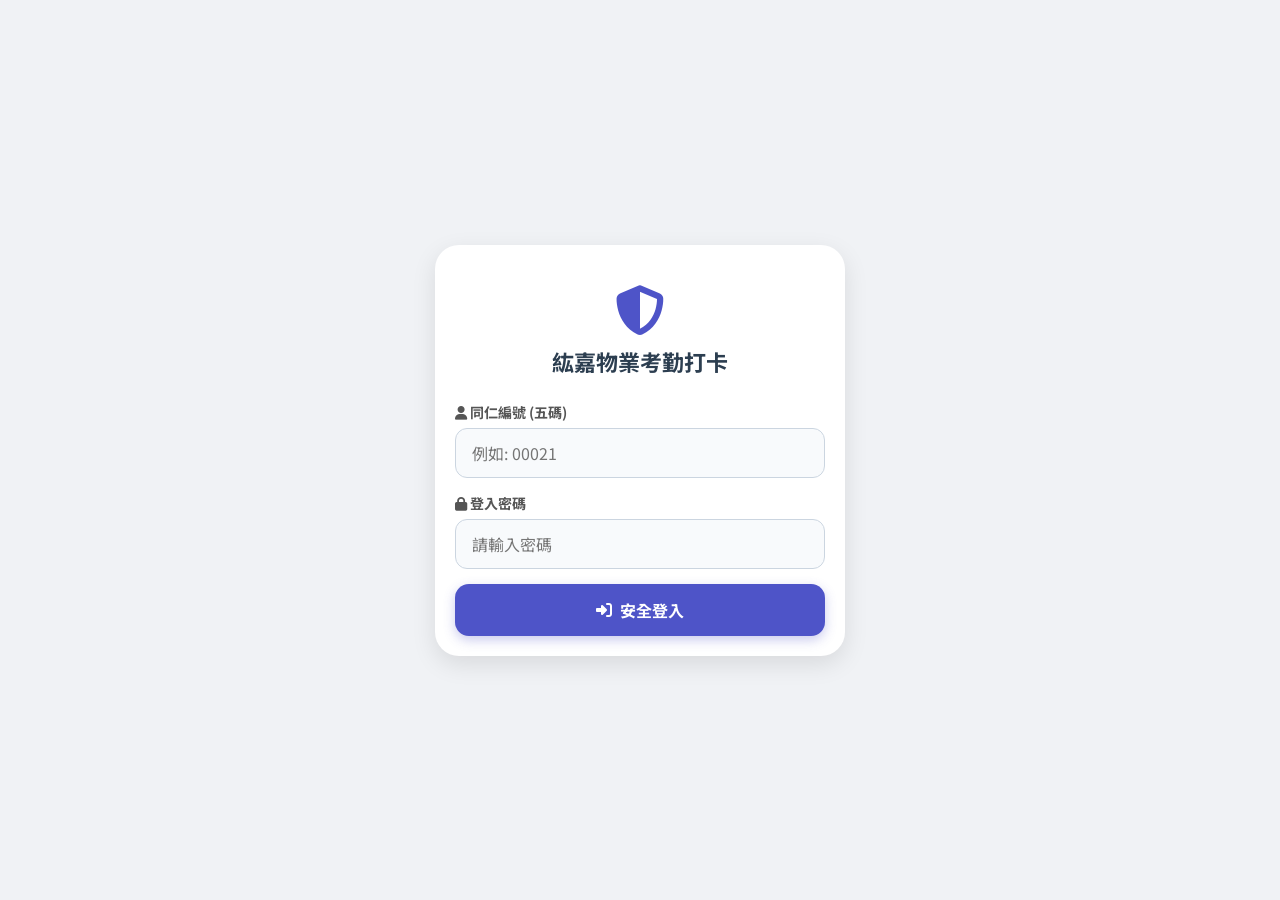
==== index.html @ 05971c5f "Update index.html" ====
<!DOCTYPE html>
<html lang="zh-TW">
<head>
  <meta charset="UTF-8">
  <meta name="viewport" content="width=device-width, initial-scale=1.0, maximum-scale=1.0, user-scalable=no">
  <title>紘嘉物業考勤打卡系統</title>
  
  <script>
    const manifest = {
      "name": "紘嘉物業智慧打卡系統",
      "short_name": "紘嘉打卡",
      "start_url": window.location.href,
      "display": "standalone",
      "background_color": "#4e54c8",
      "theme_color": "#4e54c8",
      "orientation": "portrait",
      "icons": [{ "src": "https://i.meee.com.tw/Q0RaFOE.png", "sizes": "192x192", "type": "image/png" }]
    };
    const blob = new Blob([JSON.stringify(manifest)], {type: 'application/json'});
    const link = document.createElement('link'); link.rel = 'manifest'; link.href = URL.createObjectURL(blob);
    document.head.appendChild(link);
  </script>

  <link href="https://fonts.googleapis.com/css2?family=Noto+Sans+TC:wght@400;500;700&display=swap" rel="stylesheet">
  <link rel="stylesheet" href="https://cdnjs.cloudflare.com/ajax/libs/font-awesome/6.4.0/css/all.min.css">
  
  <script>
    // =========================================================================
    // 🌟【耀毅同仁端控制中心】請在此填入最新部署的 GAS 網址：
    // =========================================================================
    const BASE_GAS_URL = "https://script.google.com/macros/s/XXXXXXXX/exec";
  </script>
  
  <style>
    * { box-sizing: border-box; font-family: 'Noto Sans TC', sans-serif; margin: 0; padding: 0; -webkit-tap-highlight-color: transparent; }
    body { background: #f0f2f5; display: flex; justify-content: center; align-items: center; min-height: 100vh; padding: 15px; color: #333; }
    
    .phone-container { width: 100%; max-width: 410px; background: white; border-radius: 24px; box-shadow: 0 8px 24px rgba(0,0,0,0.1); padding: 20px; display: flex; flex-direction: column; gap: 15px; position: relative; overflow: hidden; }
    .page { display: none; width: 100%; flex-direction: column; gap: 15px; }
    .page.active { display: flex; }
    .logo-area { text-align: center; margin: 20px 0 10px 0; }
    .logo-area i { font-size: 50px; color: #4e54c8; }
    .logo-area h2 { font-size: 22px; margin-top: 10px; color: #2c3e50; }
    .form-group { display: flex; flex-direction: column; gap: 6px; }
    .form-group label { font-size: 14px; font-weight: bold; color: #555; }
    .form-control { width: 100%; padding: 12px 16px; border: 1px solid #cbd5e0; border-radius: 12px; font-size: 16px; outline: none; background: #f8fafc; transition: all 0.3s; }
    .form-control:focus { border-color: #4e54c8; box-shadow: 0 0 0 3px rgba(78,84,200,0.1); }
    .btn { width: 100%; padding: 14px; border: none; border-radius: 14px; font-size: 16px; font-weight: bold; cursor: pointer; display: flex; justify-content: center; align-items: center; gap: 8px; transition: all 0.2s; }
    .btn-primary { background: #4e54c8; color: white; box-shadow: 0 4px 12px rgba(78,84,200,0.3); }
    .btn-primary:active { transform: scale(0.98); background: #3b41a8; }
    .btn-success { background: #27ae60; color: white; }
    .btn-danger { background: #e53e3e; color: white; }
    .btn-secondary { background: #edf2f7; color: #4a5568; }
    
    .user-banner { background: linear-gradient(135deg, #f6f8fb 0%, #f1f3f8 100%); border: 1px solid #e2e8f0; padding: 16px; border-radius: 16px; display: flex; justify-content: space-between; align-items: center; }
    .user-info { display: flex; flex-direction: column; gap: 4px; }
    .user-info h3 { font-size: 18px; color: #2d3748; }
    .user-info p { font-size: 13px; color: #718096; display: flex; align-items: center; gap: 4px; flex-wrap: wrap; }
    .logout-btn { padding: 8px 14px; background: #fff5f5; color: #e53e3e; border: 1px solid #fed7d7; border-radius: 10px; font-size: 13px; font-weight: bold; cursor: pointer; flex-shrink: 0; }
    
    .clock-box { background: #1a202c; color: white; padding: 15px; border-radius: 18px; text-align: center; display: flex; flex-direction: column; gap: 3px; box-shadow: inset 0 2px 4px rgba(0,0,0,0.2); }
    .clock-time { font-size: 32px; font-weight: bold; font-family: monospace; color: #00f2fe; }
    .clock-date { font-size: 13px; color: #a0aec0; letter-spacing: 1px; }
    .punch-grid { display: grid; grid-template-columns: 1fr 1fr; gap: 12px; }
    .punch-btn { height: 85px; display: flex; flex-direction: column; justify-content: center; align-items: center; gap: 6px; font-size: 16px; border-radius: 16px; }
    .punch-btn i { font-size: 24px; }
    
    .announcement-box { background: #fffaf0; border: 1px solid #feebc8; border-radius: 14px; padding: 12px; max-height: 110px; overflow-y: auto; font-size: 13px; line-height: 1.5; }
    .ann-item { border-bottom: 1px dashed #fbd38d; padding-bottom: 6px; margin-bottom: 6px; }
    .ann-item:last-child { border-bottom: none; margin-bottom: 0; padding-bottom: 0; }
    
    .nav-tabs { display: grid; grid-template-columns: 1fr 1fr; border-top: 1px solid #e2e8f0; padding-top: 10px; margin-top: 5px; gap: 10px; }
    .tab-btn { padding: 10px; background: none; border: none; font-size: 14px; font-weight: bold; color: #718096; cursor: pointer; display: flex; flex-direction: column; align-items: center; gap: 4px; }
    .tab-btn.active { color: #4e54c8; }
    .loading-mask { position: fixed; top: 0; left: 0; width: 100%; height: 100%; background: rgba(255,255,255,0.85); display: none; flex-direction: column; justify-content: center; align-items: center; z-index: 999; border-radius: 24px; }
    .spinner { width: 40px; height: 40px; border: 4px solid #e2e8f0; border-top-color: #4e54c8; border-radius: 50%; animation: spin 0.8s linear infinite; margin-bottom: 10px; }
    @keyframes spin { to { transform: rotate(360deg); } }
    .record-card { border: 1px solid #e2e8f0; padding: 12px; border-radius: 12px; background: #f8fafc; font-size: 14px; line-height: 1.5; margin-bottom: 8px; }
    .status-badge { display: inline-block; padding: 2px 8px; border-radius: 6px; font-size: 12px; font-weight: bold; float: right; }
    .status-wait { background: #feebc8; color: #b7791f; }
    .status-ok { background: #c6f6d5; color: #22543d; }
    .status-no { background: #fed7d7; color: #9b2c2c; }
  </style>
</head>
<body>

  <div class="phone-container">
    <div class="loading-mask" id="mask"><div class="spinner"></div><p id="maskText" style="color:#4e54c8; font-weight:bold;">安全定位通訊中...</p></div>

    <div class="page active" id="page-login">
      <div class="logo-area"><i class="fa-solid fa-shield-halved"></i><h2>紘嘉物業考勤打卡</h2></div>
      <div class="form-group"><label><i class="fa-solid fa-user"></i> 同仁編號 (五碼)</label><input type="text" id="loginUser" class="form-control" placeholder="例如: 00021"></div>
      <div class="form-group"><label><i class="fa-solid fa-lock"></i> 登入密碼</label><input type="password" id="loginPwd" class="form-control" placeholder="請輸入密碼"></div>
      <button class="btn btn-primary" onclick="submitLogin()"><i class="fa-solid fa-right-to-bracket"></i> 安全登入</button>
    </div>

    <div class="page" id="page-main">
      <div class="user-banner">
        <div class="user-info">
          <h3 id="lblEmpName">同仁</h3>
          <p id="lblIdentity"><i class="fa-solid fa-user-tag"></i> 身分類別 : 讀取中...</p>
          <p id="lblJoinDate"><i class="fa-solid fa-calendar-days"></i> 入職日期 : 讀取中...</p>
        </div>
        <button class="logout-btn" onclick="performLogout()">登出</button>
      </div>

      <div class="form-group">
        <label><i class="fa-solid fa-bullhorn" style="color:#e53e3e;"></i> 公司最新公告事項 :</label>
        <div class="announcement-box" id="lblAnnouncementsContainer">正在同步調閱總部發布事項...</div>
      </div>

      <div class="clock-box">
        <div class="clock-time" id="liveTime">00:00:00</div>
        <div class="clock-date" id="liveDate">2026年01月01日 星期一</div>
      </div>

      <div class="form-group">
        <label><i class="fa-solid fa-map-location-dot"></i> 當前值勤案場選擇 :</label>
        <select id="punchLocationSelect" class="form-control"></select>
      </div>

      <div class="punch-grid">
        <button class="btn btn-success punch-btn" onclick="triggerPunch('clockIn')"><i class="fa-solid fa-circle-check"></i><b>上班打卡</b></button>
        <button class="btn btn-danger punch-btn" onclick="triggerPunch('clockOut')"><i class="fa-solid fa-circle-xmark"></i><b>下班打卡</b></button>
      </div>

      <button class="btn btn-secondary" style="color:#e53e3e; border:1px solid #feb2b2; background:#fff5f5; font-size:14px; padding:10px;" onclick="window.open('https://docs.google.com/forms/d/e/1FAIpQLSe2FLb1sPoM8ajnAR_i4h4gbU3sF6W1mCqAj6EzHe4OXRDo_Q/viewform?usp=header')">
        <i class="fa-solid fa-gavel"></i> <b>員工職場安全危害申訴通道</b>
      </button>

      <div class="nav-tabs">
        <button class="tab-btn active" onclick="switchTab('main')"><i class="fa-solid fa-fingerprint"></i>即時打卡</button>
        <button class="tab-btn" onclick="switchTab('leave')"><i class="fa-solid fa-file-medical"></i>線上請假申提</button>
      </div>
    </div>

    <div class="page" id="page-leave">
      <div class="user-banner">
        <div><h3 id="lblLeaveEmpName">同仁</h3><p style="font-size:12px; color:#4e54c8;"><i class="fa-solid fa-file-pen"></i> 線上請假條填寫</p></div>
        <button class="logout-btn" onclick="performLogout()">登出</button>
      </div>

      <div style="max-height: 440px; overflow-y: auto; padding-right: 2px; display:flex; flex-direction:column; gap:12px;">
        <div class="form-group"><label>請假類別 :</label><select id="leaveType" class="form-control"><option value="事假">事假 (全扣)</option><option value="病假">病假 (半薪)</option><option value="特休">年度特休假</option><option value="公假">公假 (派訓)</option><option value="婚假/喪假">婚假 / 喪假</option></select></div>
        <div class="form-group"><label>請假開始時間 :</label><input type="datetime-local" id="leaveStart" class="form-control"></div>
        <div class="form-group"><label>請假結束時間 :</label><input type="datetime-local" id="leaveEnd" class="form-control"></div>
        <div class="form-group"><label>上傳證明文件 (病假單/訃聞/診斷證明圖片) :</label><input type="file" id="leaveFile" class="form-control" accept="image/*"></div>
        <div class="form-group"><label>請假事由 / 備註說明 :</label><textarea id="leaveReason" class="form-control" rows="3" placeholder="請填寫具體原因..."></textarea></div>
        
        <button class="btn btn-primary" onclick="submitLeaveForm()"><i class="fa-solid fa-paper-plane"></i> 送出請假申請</button>
        
        <div style="margin-top: 10px; border-top: 1px dashed #cbd5e0; padding-top: 15px;">
          <h4 style="font-size:14px; font-weight:bold; margin-bottom:8px; color:#4e54c8;"><i class="fa-solid fa-clock-rotate-left"></i> 您的請假審核進度</h4>
          <div id="leaveHistoryContainer"><p style="font-size:13px; text-align:center; color:#718096; padding:10px;">查無歷史請假紀錄。</p></div>
        </div>
      </div>

      <div class="nav-tabs">
        <button class="tab-btn" onclick="switchTab('main')"><i class="fa-solid fa-fingerprint"></i>即時打卡</button>
        <button class="tab-btn active" onclick="switchTab('leave')"><i class="fa-solid fa-file-medical"></i>線上請假申提</button>
      </div>
    </div>

  </div>

  <script>
    let currentEmployeeId = ""; let currentEmployeeName = ""; let currentIdentityType = ""; let currentAssignedLoc = "";
    
    function calculate2026SpecialLeave(joinDateStr) {
      if(!joinDateStr || joinDateStr === "未填" || joinDateStr === "undefined") return 0;
      try {
        let joinDate = new Date(joinDateStr); if(isNaN(joinDate.getTime())) return 0;
        let currentDate = new Date("2026-07-10"); let diffTime = currentDate.getTime() - joinDate.getTime();
        let diffYears = diffTime / (1000 * 60 * 60 * 24 * 365.25);
        if (diffYears < 0.5) return 0;
        if (diffYears >= 0.5 && diffYears < 1) return 3;
        if (diffYears >= 1 && diffYears < 2) return 7;
        if (diffYears >= 2 && diffYears < 3) return 10;
        if (diffYears >= 3 && diffYears < 5) return 14;
        if (diffYears >= 5 && diffYears < 10) return 15;
        let years = Math.floor(diffYears); let leaves = 15 + (years - 9); return leaves > 30 ? 30 : leaves;
      } catch(e) { return 0; }
    }

    function submitLogin() {
      let rawId = document.getElementById("loginUser").value.trim(); if(!rawId) { alert("請輸入同仁工號！"); return; }
      currentEmployeeId = ("00000" + rawId).slice(-5); let pwd = document.getElementById("loginPwd").value.trim();
      
      showMask("正在進行紘嘉物業安全身份識別...");
      const url = `${BASE_GAS_URL}?action=login&employeeId=${currentEmployeeId}&password=${encodeURIComponent(pwd)}`;
      sendJsonpRequest(url, "cb_emp_login_" + Math.floor(Math.random()*100000), function(res) {
        hideMask();
        if(res.success) {
          currentEmployeeName = res.employeeName; currentIdentityType = res.identityType || "正職人員"; currentAssignedLoc = res.assignedLocation || "";
          
          document.getElementById("lblEmpName").innerText = `${currentEmployeeName} (${currentEmployeeId})`;
          document.getElementById("lblLeaveEmpName").innerText = `${currentEmployeeName} (${currentEmployeeId})`;
          document.getElementById("lblIdentity").innerHTML = `<i class="fa-solid fa-user-tag"></i> 身分類別 : <b>${currentIdentityType}</b>`;
          
          let sJoin = res.joinDate ? res.joinDate : "未填"; let totalLeaveDays = calculate2026SpecialLeave(sJoin);
          document.getElementById("lblJoinDate").innerHTML = `<i class="fa-solid fa-calendar-days"></i> 入職日期 : <b>${sJoin}</b><br><i class="fa-solid fa-star"></i> 2026年度特休 : <b style="color:#27ae60;">${totalLeaveDays} 天</b>`;

          let html = "";
          if(res.allLocations && res.allLocations.length > 0) { res.allLocations.forEach(loc => { html += `<option value="${loc}">${loc}</option>`; }); } 
          else if(currentAssignedLoc) { html += `<option value="${currentAssignedLoc}">${currentAssignedLoc}</option>`; } 
          else { html += `<option value="">-- 目前無指派案場 --</option>`; }
          document.getElementById("punchLocationSelect").innerHTML = html;
          
          document.getElementById("page-login").classList.remove("active");
          document.getElementById("page-main").classList.add("active");
          startClock(); fetchCloudAnnouncements();
        } else { alert(res.message); }
      });
    }

    function fetchCloudAnnouncements() {
      const url = `${BASE_GAS_URL}?action=fetchAnnouncements`;
      sendJsonpRequest(url, "cb_ann_" + Math.floor(Math.random()*100000), function(res) {
        if(res.success && res.announcements && res.announcements.length > 0) {
          let html = "";
          res.announcements.slice(0, 5).forEach(a => { html += `<div class="ann-item"><b>[${a.date}] ${a.unit}通知 :</b><br>${a.content}</div>`; });
          document.getElementById("lblAnnouncementsContainer").innerHTML = html;
        } else { document.getElementById("lblAnnouncementsContainer").innerText = "📢 目前暫無最新公告事項。"; }
      });
    }

    function triggerPunch(type) {
      let loc = document.getElementById("punchLocationSelect").value; if(!loc) { alert("❌ 失敗：您目前未被分配 any 案場值勤！"); return; }
      showMask("安全防線 GPS 精準定位通訊中...");
      navigator.geolocation.getCurrentPosition(function(pos) {
        let lat = pos.coords.latitude; let lng = pos.coords.longitude;
        const url = `${BASE_GAS_URL}?action=${type}&employeeId=${currentEmployeeId}&employeeName=${encodeURIComponent(currentEmployeeName)}&location=${encodeURIComponent(loc)}&lat=${lat}&lng=${lng}`;
        sendJsonpRequest(url, "cb_punch_" + Math.floor(Math.random()*100000), function(res) { hideMask(); alert(res.message); });
      }, function() { hideMask(); alert("❌ 打卡失敗！請允許手機瀏覽器開啟「GPS 定位權限」！"); }, { enableHighAccuracy: true, timeout: 8000 });
    }

    function submitLeaveForm() {
      let type = document.getElementById("leaveType").value; let start = document.getElementById("leaveStart").value; let end = document.getElementById("leaveEnd").value; let reason = document.getElementById("leaveReason").value.trim(); let loc = document.getElementById("punchLocationSelect").value || "未知案場";
      if(!start || !end || !reason) { alert("❌ 請完整填寫請假起迄時間與事由！"); return; }
      let fileInput = document.getElementById("leaveFile");
      if(fileInput.files.length > 0) {
        showMask("正在高安全壓縮並加密證明文件...");
        let file = fileInput.files[0]; let reader = new FileReader();
        reader.onload = function(e) { executeLeavePost({ action: "leaveSubmit", employeeId: currentEmployeeId, employeeName: currentEmployeeName, location: loc, leaveType: type, start: start.replace("T"," "), end: end.replace("T"," "), reason: reason, fileData: e.target.result, fileName: file.name, fileType: file.type }); };
        reader.readAsDataURL(file);
      } else {
        showMask("請假單發送前提報中...");
        executeLeavePost({ action: "leaveSubmit", employeeId: currentEmployeeId, employeeName: currentEmployeeName, location: loc, leaveType: type, start: start.replace("T"," "), end: end.replace("T"," "), reason: reason, fileData: "", fileName: "", fileType: "" });
      }
    }

    function executeLeavePost(payload) {
      fetch(BASE_GAS_URL, { method: "POST", headers: { "Content-Type": "text/plain" }, body: JSON.stringify(payload) })
      .then(r => r.json()).then(res => { hideMask(); alert(res.message); if(res.success) { resetLeaveInputs(); fetchLeaveHistoryLogs(); } })
      .catch(() => { hideMask(); alert("🎉 請假單提報成功！已安全送達管理部審核中。"); resetLeaveInputs(); fetchLeaveHistoryLogs(); });
    }

    function fetchLeaveHistoryLogs() {
      const container = document.getElementById("leaveHistoryContainer"); if(!container) return;
      const url = `${BASE_GAS_URL}?action=fetchLeaveRecords&employeeId=${currentEmployeeId}`;
      sendJsonpRequest(url, "cb_hist_" + Math.floor(Math.random()*100000), function(res) {
        if(res.success && res.records && res.records.length > 0) {
          let html = "";
          res.records.forEach(r => {
            let badgeClass = r.status === '已核准' ? 'status-ok' : (r.status === '駁回' ? 'status-no' : 'status-wait');
            html += `<div class="record-card"><span class="status-badge ${badgeClass}">${r.status}</span><b>${r.leaveType}</b><br><span style="font-size:12px; color:#718096;">${r.start} ~ ${r.end}</span><br><span style="color:#4a5568; font-size:13px; margin-top:3px; display:block;">事由: ${r.reason}</span></div>`;
          });
          container.innerHTML = html;
        } else { container.innerHTML = `<p style="font-size:13px; text-align:center; color:#718096; padding:10px;">目前尚無 any 歷史請假申請紀錄。</p>`; }
      });
    }

    function resetLeaveInputs() { document.getElementById("leaveStart").value = ""; document.getElementById("leaveEnd").value = ""; document.getElementById("leaveReason").value = ""; document.getElementById("leaveFile").value = ""; }
    function showMask(text) { document.getElementById("maskText").innerText = text; document.getElementById("mask").style.display = "flex"; }
    function hideMask() { document.getElementById("mask").style.display = "none"; }
    function performLogout() { location.reload(); }
    function switchTab(tabId) { document.getElementById("page-main").classList.remove("active"); document.getElementById("page-leave").classList.remove("active"); document.getElementById("page-" + tabId).classList.add("active"); if(tabId === 'leave') fetchLeaveHistoryLogs(); }
    function sendJsonpRequest(url, callbackName, successHandler) { window[callbackName] = function(data) { successHandler(data); delete window[callbackName]; const script = document.getElementById(callbackName); if (script) script.remove(); }; const script = document.createElement("script"); script.src = url + (url.includes("?") ? "&" : "?") + "callback=" + callbackName + "&_ts=" + new Date().getTime(); script.id = callbackName; document.body.appendChild(script); }
    function startClock() { setInterval(() => { const now = new Date(); document.getElementById("liveTime").innerText = now.toTimeString().split(" ")[0]; const w = ["日","一","二","三","四","五","六"]; document.getElementById("liveDate").innerText = `${now.getFullYear()}年${String(now.getMonth()+1).padStart(2,'0')}月${String(now.getDate()).padStart(2,'0')}日 星期${w[now.getDay()]}`; }, 1000); }
  </script>
</body>
</html>
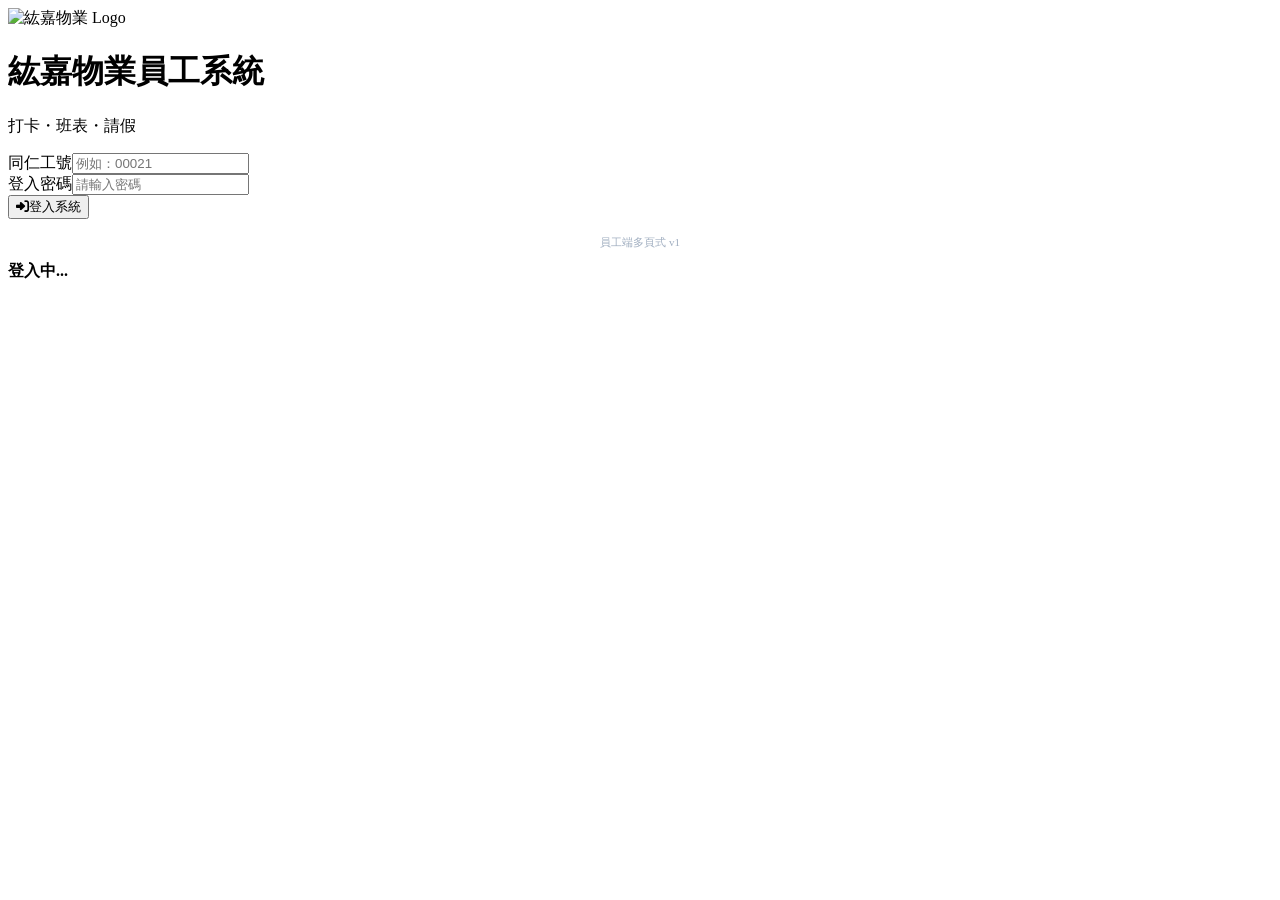
==== commit b25a7917: "Update index.html" ====
--- a/index.html
+++ b/index.html
@@ -1,282 +1,29 @@
-<!DOCTYPE html>
-<html lang="zh-TW">
-<head>
-  <meta charset="UTF-8">
-  <meta name="viewport" content="width=device-width, initial-scale=1.0, maximum-scale=1.0, user-scalable=no">
-  <title>紘嘉物業考勤打卡系統</title>
-  
-  <script>
-    const manifest = {
-      "name": "紘嘉物業智慧打卡系統",
-      "short_name": "紘嘉打卡",
-      "start_url": window.location.href,
-      "display": "standalone",
-      "background_color": "#4e54c8",
-      "theme_color": "#4e54c8",
-      "orientation": "portrait",
-      "icons": [{ "src": "https://i.meee.com.tw/Q0RaFOE.png", "sizes": "192x192", "type": "image/png" }]
-    };
-    const blob = new Blob([JSON.stringify(manifest)], {type: 'application/json'});
-    const link = document.createElement('link'); link.rel = 'manifest'; link.href = URL.createObjectURL(blob);
-    document.head.appendChild(link);
-  </script>
-
-  <link href="https://fonts.googleapis.com/css2?family=Noto+Sans+TC:wght@400;500;700&display=swap" rel="stylesheet">
-  <link rel="stylesheet" href="https://cdnjs.cloudflare.com/ajax/libs/font-awesome/6.4.0/css/all.min.css">
-  
-  <script>
-    // =========================================================================
-    // 🌟【耀毅同仁端控制中心】請在此填入最新部署的 GAS 網址：
-    // =========================================================================
-    const BASE_GAS_URL = "https://script.google.com/macros/s/XXXXXXXX/exec";
-  </script>
-  
-  <style>
-    * { box-sizing: border-box; font-family: 'Noto Sans TC', sans-serif; margin: 0; padding: 0; -webkit-tap-highlight-color: transparent; }
-    body { background: #f0f2f5; display: flex; justify-content: center; align-items: center; min-height: 100vh; padding: 15px; color: #333; }
-    
-    .phone-container { width: 100%; max-width: 410px; background: white; border-radius: 24px; box-shadow: 0 8px 24px rgba(0,0,0,0.1); padding: 20px; display: flex; flex-direction: column; gap: 15px; position: relative; overflow: hidden; }
-    .page { display: none; width: 100%; flex-direction: column; gap: 15px; }
-    .page.active { display: flex; }
-    .logo-area { text-align: center; margin: 20px 0 10px 0; }
-    .logo-area i { font-size: 50px; color: #4e54c8; }
-    .logo-area h2 { font-size: 22px; margin-top: 10px; color: #2c3e50; }
-    .form-group { display: flex; flex-direction: column; gap: 6px; }
-    .form-group label { font-size: 14px; font-weight: bold; color: #555; }
-    .form-control { width: 100%; padding: 12px 16px; border: 1px solid #cbd5e0; border-radius: 12px; font-size: 16px; outline: none; background: #f8fafc; transition: all 0.3s; }
-    .form-control:focus { border-color: #4e54c8; box-shadow: 0 0 0 3px rgba(78,84,200,0.1); }
-    .btn { width: 100%; padding: 14px; border: none; border-radius: 14px; font-size: 16px; font-weight: bold; cursor: pointer; display: flex; justify-content: center; align-items: center; gap: 8px; transition: all 0.2s; }
-    .btn-primary { background: #4e54c8; color: white; box-shadow: 0 4px 12px rgba(78,84,200,0.3); }
-    .btn-primary:active { transform: scale(0.98); background: #3b41a8; }
-    .btn-success { background: #27ae60; color: white; }
-    .btn-danger { background: #e53e3e; color: white; }
-    .btn-secondary { background: #edf2f7; color: #4a5568; }
-    
-    .user-banner { background: linear-gradient(135deg, #f6f8fb 0%, #f1f3f8 100%); border: 1px solid #e2e8f0; padding: 16px; border-radius: 16px; display: flex; justify-content: space-between; align-items: center; }
-    .user-info { display: flex; flex-direction: column; gap: 4px; }
-    .user-info h3 { font-size: 18px; color: #2d3748; }
-    .user-info p { font-size: 13px; color: #718096; display: flex; align-items: center; gap: 4px; flex-wrap: wrap; }
-    .logout-btn { padding: 8px 14px; background: #fff5f5; color: #e53e3e; border: 1px solid #fed7d7; border-radius: 10px; font-size: 13px; font-weight: bold; cursor: pointer; flex-shrink: 0; }
-    
-    .clock-box { background: #1a202c; color: white; padding: 15px; border-radius: 18px; text-align: center; display: flex; flex-direction: column; gap: 3px; box-shadow: inset 0 2px 4px rgba(0,0,0,0.2); }
-    .clock-time { font-size: 32px; font-weight: bold; font-family: monospace; color: #00f2fe; }
-    .clock-date { font-size: 13px; color: #a0aec0; letter-spacing: 1px; }
-    .punch-grid { display: grid; grid-template-columns: 1fr 1fr; gap: 12px; }
-    .punch-btn { height: 85px; display: flex; flex-direction: column; justify-content: center; align-items: center; gap: 6px; font-size: 16px; border-radius: 16px; }
-    .punch-btn i { font-size: 24px; }
-    
-    .announcement-box { background: #fffaf0; border: 1px solid #feebc8; border-radius: 14px; padding: 12px; max-height: 110px; overflow-y: auto; font-size: 13px; line-height: 1.5; }
-    .ann-item { border-bottom: 1px dashed #fbd38d; padding-bottom: 6px; margin-bottom: 6px; }
-    .ann-item:last-child { border-bottom: none; margin-bottom: 0; padding-bottom: 0; }
-    
-    .nav-tabs { display: grid; grid-template-columns: 1fr 1fr; border-top: 1px solid #e2e8f0; padding-top: 10px; margin-top: 5px; gap: 10px; }
-    .tab-btn { padding: 10px; background: none; border: none; font-size: 14px; font-weight: bold; color: #718096; cursor: pointer; display: flex; flex-direction: column; align-items: center; gap: 4px; }
-    .tab-btn.active { color: #4e54c8; }
-    .loading-mask { position: fixed; top: 0; left: 0; width: 100%; height: 100%; background: rgba(255,255,255,0.85); display: none; flex-direction: column; justify-content: center; align-items: center; z-index: 999; border-radius: 24px; }
-    .spinner { width: 40px; height: 40px; border: 4px solid #e2e8f0; border-top-color: #4e54c8; border-radius: 50%; animation: spin 0.8s linear infinite; margin-bottom: 10px; }
-    @keyframes spin { to { transform: rotate(360deg); } }
-    .record-card { border: 1px solid #e2e8f0; padding: 12px; border-radius: 12px; background: #f8fafc; font-size: 14px; line-height: 1.5; margin-bottom: 8px; }
-    .status-badge { display: inline-block; padding: 2px 8px; border-radius: 6px; font-size: 12px; font-weight: bold; float: right; }
-    .status-wait { background: #feebc8; color: #b7791f; }
-    .status-ok { background: #c6f6d5; color: #22543d; }
-    .status-no { background: #fed7d7; color: #9b2c2c; }
-  </style>
-</head>
-<body>
-
-  <div class="phone-container">
-    <div class="loading-mask" id="mask"><div class="spinner"></div><p id="maskText" style="color:#4e54c8; font-weight:bold;">安全定位通訊中...</p></div>
-
-    <div class="page active" id="page-login">
-      <div class="logo-area"><i class="fa-solid fa-shield-halved"></i><h2>紘嘉物業考勤打卡</h2></div>
-      <div class="form-group"><label><i class="fa-solid fa-user"></i> 同仁編號 (五碼)</label><input type="text" id="loginUser" class="form-control" placeholder="例如: 00021"></div>
-      <div class="form-group"><label><i class="fa-solid fa-lock"></i> 登入密碼</label><input type="password" id="loginPwd" class="form-control" placeholder="請輸入密碼"></div>
-      <button class="btn btn-primary" onclick="submitLogin()"><i class="fa-solid fa-right-to-bracket"></i> 安全登入</button>
-    </div>
-
-    <div class="page" id="page-main">
-      <div class="user-banner">
-        <div class="user-info">
-          <h3 id="lblEmpName">同仁</h3>
-          <p id="lblIdentity"><i class="fa-solid fa-user-tag"></i> 身分類別 : 讀取中...</p>
-          <p id="lblJoinDate"><i class="fa-solid fa-calendar-days"></i> 入職日期 : 讀取中...</p>
-        </div>
-        <button class="logout-btn" onclick="performLogout()">登出</button>
-      </div>
-
-      <div class="form-group">
-        <label><i class="fa-solid fa-bullhorn" style="color:#e53e3e;"></i> 公司最新公告事項 :</label>
-        <div class="announcement-box" id="lblAnnouncementsContainer">正在同步調閱總部發布事項...</div>
-      </div>
-
-      <div class="clock-box">
-        <div class="clock-time" id="liveTime">00:00:00</div>
-        <div class="clock-date" id="liveDate">2026年01月01日 星期一</div>
-      </div>
-
-      <div class="form-group">
-        <label><i class="fa-solid fa-map-location-dot"></i> 當前值勤案場選擇 :</label>
-        <select id="punchLocationSelect" class="form-control"></select>
-      </div>
-
-      <div class="punch-grid">
-        <button class="btn btn-success punch-btn" onclick="triggerPunch('clockIn')"><i class="fa-solid fa-circle-check"></i><b>上班打卡</b></button>
-        <button class="btn btn-danger punch-btn" onclick="triggerPunch('clockOut')"><i class="fa-solid fa-circle-xmark"></i><b>下班打卡</b></button>
-      </div>
-
-      <button class="btn btn-secondary" style="color:#e53e3e; border:1px solid #feb2b2; background:#fff5f5; font-size:14px; padding:10px;" onclick="window.open('https://docs.google.com/forms/d/e/1FAIpQLSe2FLb1sPoM8ajnAR_i4h4gbU3sF6W1mCqAj6EzHe4OXRDo_Q/viewform?usp=header')">
-        <i class="fa-solid fa-gavel"></i> <b>員工職場安全危害申訴通道</b>
-      </button>
-
-      <div class="nav-tabs">
-        <button class="tab-btn active" onclick="switchTab('main')"><i class="fa-solid fa-fingerprint"></i>即時打卡</button>
-        <button class="tab-btn" onclick="switchTab('leave')"><i class="fa-solid fa-file-medical"></i>線上請假申提</button>
-      </div>
-    </div>
-
-    <div class="page" id="page-leave">
-      <div class="user-banner">
-        <div><h3 id="lblLeaveEmpName">同仁</h3><p style="font-size:12px; color:#4e54c8;"><i class="fa-solid fa-file-pen"></i> 線上請假條填寫</p></div>
-        <button class="logout-btn" onclick="performLogout()">登出</button>
-      </div>
-
-      <div style="max-height: 440px; overflow-y: auto; padding-right: 2px; display:flex; flex-direction:column; gap:12px;">
-        <div class="form-group"><label>請假類別 :</label><select id="leaveType" class="form-control"><option value="事假">事假 (全扣)</option><option value="病假">病假 (半薪)</option><option value="特休">年度特休假</option><option value="公假">公假 (派訓)</option><option value="婚假/喪假">婚假 / 喪假</option></select></div>
-        <div class="form-group"><label>請假開始時間 :</label><input type="datetime-local" id="leaveStart" class="form-control"></div>
-        <div class="form-group"><label>請假結束時間 :</label><input type="datetime-local" id="leaveEnd" class="form-control"></div>
-        <div class="form-group"><label>上傳證明文件 (病假單/訃聞/診斷證明圖片) :</label><input type="file" id="leaveFile" class="form-control" accept="image/*"></div>
-        <div class="form-group"><label>請假事由 / 備註說明 :</label><textarea id="leaveReason" class="form-control" rows="3" placeholder="請填寫具體原因..."></textarea></div>
-        
-        <button class="btn btn-primary" onclick="submitLeaveForm()"><i class="fa-solid fa-paper-plane"></i> 送出請假申請</button>
-        
-        <div style="margin-top: 10px; border-top: 1px dashed #cbd5e0; padding-top: 15px;">
-          <h4 style="font-size:14px; font-weight:bold; margin-bottom:8px; color:#4e54c8;"><i class="fa-solid fa-clock-rotate-left"></i> 您的請假審核進度</h4>
-          <div id="leaveHistoryContainer"><p style="font-size:13px; text-align:center; color:#718096; padding:10px;">查無歷史請假紀錄。</p></div>
-        </div>
-      </div>
-
-      <div class="nav-tabs">
-        <button class="tab-btn" onclick="switchTab('main')"><i class="fa-solid fa-fingerprint"></i>即時打卡</button>
-        <button class="tab-btn active" onclick="switchTab('leave')"><i class="fa-solid fa-file-medical"></i>線上請假申提</button>
-      </div>
-    </div>
-
-  </div>
-
-  <script>
-    let currentEmployeeId = ""; let currentEmployeeName = ""; let currentIdentityType = ""; let currentAssignedLoc = "";
-    
-    function calculate2026SpecialLeave(joinDateStr) {
-      if(!joinDateStr || joinDateStr === "未填" || joinDateStr === "undefined") return 0;
-      try {
-        let joinDate = new Date(joinDateStr); if(isNaN(joinDate.getTime())) return 0;
-        let currentDate = new Date("2026-07-10"); let diffTime = currentDate.getTime() - joinDate.getTime();
-        let diffYears = diffTime / (1000 * 60 * 60 * 24 * 365.25);
-        if (diffYears < 0.5) return 0;
-        if (diffYears >= 0.5 && diffYears < 1) return 3;
-        if (diffYears >= 1 && diffYears < 2) return 7;
-        if (diffYears >= 2 && diffYears < 3) return 10;
-        if (diffYears >= 3 && diffYears < 5) return 14;
-        if (diffYears >= 5 && diffYears < 10) return 15;
-        let years = Math.floor(diffYears); let leaves = 15 + (years - 9); return leaves > 30 ? 30 : leaves;
-      } catch(e) { return 0; }
-    }
-
-    function submitLogin() {
-      let rawId = document.getElementById("loginUser").value.trim(); if(!rawId) { alert("請輸入同仁工號！"); return; }
-      currentEmployeeId = ("00000" + rawId).slice(-5); let pwd = document.getElementById("loginPwd").value.trim();
-      
-      showMask("正在進行紘嘉物業安全身份識別...");
-      const url = `${BASE_GAS_URL}?action=login&employeeId=${currentEmployeeId}&password=${encodeURIComponent(pwd)}`;
-      sendJsonpRequest(url, "cb_emp_login_" + Math.floor(Math.random()*100000), function(res) {
-        hideMask();
-        if(res.success) {
-          currentEmployeeName = res.employeeName; currentIdentityType = res.identityType || "正職人員"; currentAssignedLoc = res.assignedLocation || "";
-          
-          document.getElementById("lblEmpName").innerText = `${currentEmployeeName} (${currentEmployeeId})`;
-          document.getElementById("lblLeaveEmpName").innerText = `${currentEmployeeName} (${currentEmployeeId})`;
-          document.getElementById("lblIdentity").innerHTML = `<i class="fa-solid fa-user-tag"></i> 身分類別 : <b>${currentIdentityType}</b>`;
-          
-          let sJoin = res.joinDate ? res.joinDate : "未填"; let totalLeaveDays = calculate2026SpecialLeave(sJoin);
-          document.getElementById("lblJoinDate").innerHTML = `<i class="fa-solid fa-calendar-days"></i> 入職日期 : <b>${sJoin}</b><br><i class="fa-solid fa-star"></i> 2026年度特休 : <b style="color:#27ae60;">${totalLeaveDays} 天</b>`;
-
-          let html = "";
-          if(res.allLocations && res.allLocations.length > 0) { res.allLocations.forEach(loc => { html += `<option value="${loc}">${loc}</option>`; }); } 
-          else if(currentAssignedLoc) { html += `<option value="${currentAssignedLoc}">${currentAssignedLoc}</option>`; } 
-          else { html += `<option value="">-- 目前無指派案場 --</option>`; }
-          document.getElementById("punchLocationSelect").innerHTML = html;
-          
-          document.getElementById("page-login").classList.remove("active");
-          document.getElementById("page-main").classList.add("active");
-          startClock(); fetchCloudAnnouncements();
-        } else { alert(res.message); }
-      });
-    }
-
-    function fetchCloudAnnouncements() {
-      const url = `${BASE_GAS_URL}?action=fetchAnnouncements`;
-      sendJsonpRequest(url, "cb_ann_" + Math.floor(Math.random()*100000), function(res) {
-        if(res.success && res.announcements && res.announcements.length > 0) {
-          let html = "";
-          res.announcements.slice(0, 5).forEach(a => { html += `<div class="ann-item"><b>[${a.date}] ${a.unit}通知 :</b><br>${a.content}</div>`; });
-          document.getElementById("lblAnnouncementsContainer").innerHTML = html;
-        } else { document.getElementById("lblAnnouncementsContainer").innerText = "📢 目前暫無最新公告事項。"; }
-      });
-    }
-
-    function triggerPunch(type) {
-      let loc = document.getElementById("punchLocationSelect").value; if(!loc) { alert("❌ 失敗：您目前未被分配 any 案場值勤！"); return; }
-      showMask("安全防線 GPS 精準定位通訊中...");
-      navigator.geolocation.getCurrentPosition(function(pos) {
-        let lat = pos.coords.latitude; let lng = pos.coords.longitude;
-        const url = `${BASE_GAS_URL}?action=${type}&employeeId=${currentEmployeeId}&employeeName=${encodeURIComponent(currentEmployeeName)}&location=${encodeURIComponent(loc)}&lat=${lat}&lng=${lng}`;
-        sendJsonpRequest(url, "cb_punch_" + Math.floor(Math.random()*100000), function(res) { hideMask(); alert(res.message); });
-      }, function() { hideMask(); alert("❌ 打卡失敗！請允許手機瀏覽器開啟「GPS 定位權限」！"); }, { enableHighAccuracy: true, timeout: 8000 });
-    }
-
-    function submitLeaveForm() {
-      let type = document.getElementById("leaveType").value; let start = document.getElementById("leaveStart").value; let end = document.getElementById("leaveEnd").value; let reason = document.getElementById("leaveReason").value.trim(); let loc = document.getElementById("punchLocationSelect").value || "未知案場";
-      if(!start || !end || !reason) { alert("❌ 請完整填寫請假起迄時間與事由！"); return; }
-      let fileInput = document.getElementById("leaveFile");
-      if(fileInput.files.length > 0) {
-        showMask("正在高安全壓縮並加密證明文件...");
-        let file = fileInput.files[0]; let reader = new FileReader();
-        reader.onload = function(e) { executeLeavePost({ action: "leaveSubmit", employeeId: currentEmployeeId, employeeName: currentEmployeeName, location: loc, leaveType: type, start: start.replace("T"," "), end: end.replace("T"," "), reason: reason, fileData: e.target.result, fileName: file.name, fileType: file.type }); };
-        reader.readAsDataURL(file);
-      } else {
-        showMask("請假單發送前提報中...");
-        executeLeavePost({ action: "leaveSubmit", employeeId: currentEmployeeId, employeeName: currentEmployeeName, location: loc, leaveType: type, start: start.replace("T"," "), end: end.replace("T"," "), reason: reason, fileData: "", fileName: "", fileType: "" });
-      }
-    }
-
-    function executeLeavePost(payload) {
-      fetch(BASE_GAS_URL, { method: "POST", headers: { "Content-Type": "text/plain" }, body: JSON.stringify(payload) })
-      .then(r => r.json()).then(res => { hideMask(); alert(res.message); if(res.success) { resetLeaveInputs(); fetchLeaveHistoryLogs(); } })
-      .catch(() => { hideMask(); alert("🎉 請假單提報成功！已安全送達管理部審核中。"); resetLeaveInputs(); fetchLeaveHistoryLogs(); });
-    }
-
-    function fetchLeaveHistoryLogs() {
-      const container = document.getElementById("leaveHistoryContainer"); if(!container) return;
-      const url = `${BASE_GAS_URL}?action=fetchLeaveRecords&employeeId=${currentEmployeeId}`;
-      sendJsonpRequest(url, "cb_hist_" + Math.floor(Math.random()*100000), function(res) {
-        if(res.success && res.records && res.records.length > 0) {
-          let html = "";
-          res.records.forEach(r => {
-            let badgeClass = r.status === '已核准' ? 'status-ok' : (r.status === '駁回' ? 'status-no' : 'status-wait');
-            html += `<div class="record-card"><span class="status-badge ${badgeClass}">${r.status}</span><b>${r.leaveType}</b><br><span style="font-size:12px; color:#718096;">${r.start} ~ ${r.end}</span><br><span style="color:#4a5568; font-size:13px; margin-top:3px; display:block;">事由: ${r.reason}</span></div>`;
-          });
-          container.innerHTML = html;
-        } else { container.innerHTML = `<p style="font-size:13px; text-align:center; color:#718096; padding:10px;">目前尚無 any 歷史請假申請紀錄。</p>`; }
-      });
-    }
-
-    function resetLeaveInputs() { document.getElementById("leaveStart").value = ""; document.getElementById("leaveEnd").value = ""; document.getElementById("leaveReason").value = ""; document.getElementById("leaveFile").value = ""; }
-    function showMask(text) { document.getElementById("maskText").innerText = text; document.getElementById("mask").style.display = "flex"; }
-    function hideMask() { document.getElementById("mask").style.display = "none"; }
-    function performLogout() { location.reload(); }
-    function switchTab(tabId) { document.getElementById("page-main").classList.remove("active"); document.getElementById("page-leave").classList.remove("active"); document.getElementById("page-" + tabId).classList.add("active"); if(tabId === 'leave') fetchLeaveHistoryLogs(); }
-    function sendJsonpRequest(url, callbackName, successHandler) { window[callbackName] = function(data) { successHandler(data); delete window[callbackName]; const script = document.getElementById(callbackName); if (script) script.remove(); }; const script = document.createElement("script"); script.src = url + (url.includes("?") ? "&" : "?") + "callback=" + callbackName + "&_ts=" + new Date().getTime(); script.id = callbackName; document.body.appendChild(script); }
-    function startClock() { setInterval(() => { const now = new Date(); document.getElementById("liveTime").innerText = now.toTimeString().split(" ")[0]; const w = ["日","一","二","三","四","五","六"]; document.getElementById("liveDate").innerText = `${now.getFullYear()}年${String(now.getMonth()+1).padStart(2,'0')}月${String(now.getDate()).padStart(2,'0')}日 星期${w[now.getDay()]}`; }, 1000); }
-  </script>
-</body>
-</html>
+<!doctype html>
+<html lang="zh-TW"><head><meta charset="utf-8"><meta name="viewport" content="width=device-width,initial-scale=1,maximum-scale=1,user-scalable=no">
+<title>紘嘉物業員工登入</title>
+<link rel="preconnect" href="https://fonts.googleapis.com"><link href="https://fonts.googleapis.com/css2?family=Noto+Sans+TC:wght@400;500;700&display=swap" rel="stylesheet">
+<link rel="stylesheet" href="https://cdnjs.cloudflare.com/ajax/libs/font-awesome/6.4.0/css/all.min.css"><link rel="stylesheet" href="assets/app.css"></head>
+<body><div class="login-page"><div class="login-card">
+<div class="login-logo"><img src="https://i.meee.com.tw/2Pr2uHH.png" alt="紘嘉物業 Logo"><h1>紘嘉物業員工系統</h1><p>打卡・班表・請假</p></div>
+<div class="form-group"><label>同仁工號</label><input id="loginUser" class="control" inputmode="numeric" placeholder="例如：00021"></div>
+<div class="form-group"><label>登入密碼</label><input id="loginPwd" type="password" class="control" placeholder="請輸入密碼"></div>
+<button class="btn btn-primary" onclick="login()"><i class="fa-solid fa-right-to-bracket"></i>登入系統</button>
+<p style="text-align:center;color:#a0aec0;font-size:11px;margin-top:16px;">員工端多頁式 v1</p>
+</div></div>
+<div class="loading" id="loading"><div class="spinner"></div><b id="loadingText">登入中...</b></div>
+<script src="assets/common.js"></script><script>
+if(getSession()?.employeeId) location.href="dashboard.html";
+async function login(){
+ const raw=document.getElementById("loginUser").value.trim(), pwd=document.getElementById("loginPwd").value.trim();
+ if(!raw||!pwd){alert("請輸入工號與密碼");return}
+ const employeeId=("00000"+raw).slice(-5); showLoading("正在驗證身分...");
+ try{
+  const url=`${BASE_GAS_URL}?action=login&employeeId=${employeeId}&password=${encodeURIComponent(pwd)}`;
+  const res=await jsonp(url,"cb_login_"+Date.now());
+  hideLoading();
+  if(!res.success){alert(res.message||"登入失敗");return}
+  saveSession({employeeId,employeeName:res.employeeName,identityType:res.identityType||"",joinDate:res.joinDate||"",assignedLocation:res.assignedLocation||"",allLocations:res.allLocations||[]});
+  location.href="dashboard.html";
+ }catch(e){hideLoading();alert("無法連線系統，請稍後再試")}
+}
+</script></body></html>
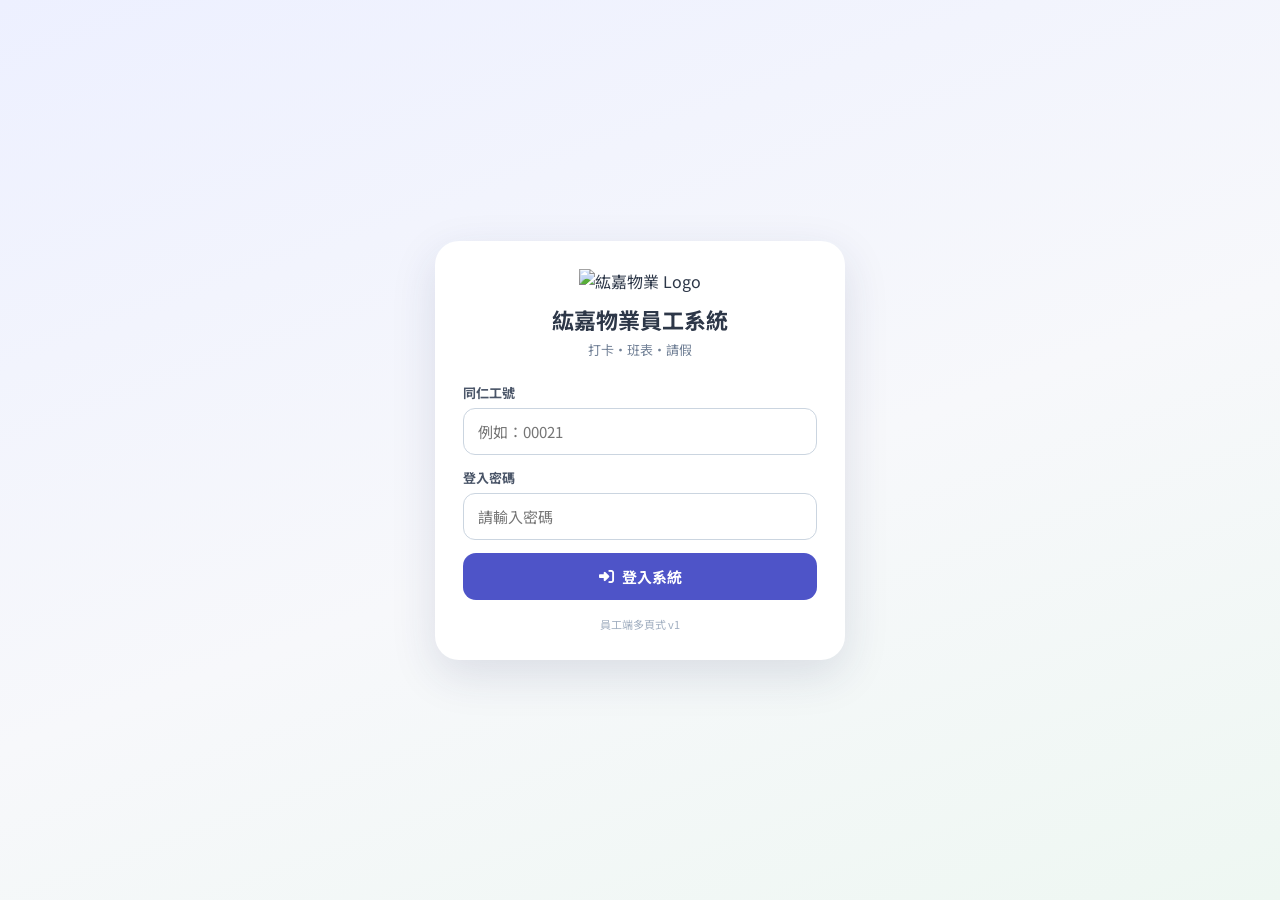
==== commit 3f50c150: "Update index.html" ====
--- a/index.html
+++ b/index.html
@@ -2,7 +2,53 @@
 <html lang="zh-TW"><head><meta charset="utf-8"><meta name="viewport" content="width=device-width,initial-scale=1,maximum-scale=1,user-scalable=no">
 <title>紘嘉物業員工登入</title>
 <link rel="preconnect" href="https://fonts.googleapis.com"><link href="https://fonts.googleapis.com/css2?family=Noto+Sans+TC:wght@400;500;700&display=swap" rel="stylesheet">
-<link rel="stylesheet" href="https://cdnjs.cloudflare.com/ajax/libs/font-awesome/6.4.0/css/all.min.css"><link rel="stylesheet" href="assets/app.css"></head>
+<link rel="stylesheet" href="https://cdnjs.cloudflare.com/ajax/libs/font-awesome/6.4.0/css/all.min.css"><style>
+
+*{box-sizing:border-box;margin:0;padding:0;font-family:"Noto Sans TC",sans-serif;-webkit-tap-highlight-color:transparent}
+:root{--primary:#4e54c8;--primary-dark:#3d43a7;--success:#27ae60;--danger:#e53e3e;--warning:#d69e2e;--bg:#f3f5f9;--card:#fff;--text:#2d3748;--muted:#718096;--line:#e2e8f0}
+body{background:var(--bg);color:var(--text);min-height:100vh}
+a{text-decoration:none;color:inherit}
+.app-shell{max-width:720px;margin:0 auto;min-height:100vh;background:var(--bg);padding-bottom:82px}
+.topbar{position:sticky;top:0;z-index:30;background:rgba(255,255,255,.96);backdrop-filter:blur(12px);border-bottom:1px solid var(--line);padding:12px 16px;display:flex;align-items:center;justify-content:space-between}
+.brand{display:flex;align-items:center;gap:10px}
+.brand img{width:42px;height:42px;object-fit:contain;border-radius:10px;background:white}
+.brand h1{font-size:17px}.brand p{font-size:11px;color:var(--muted);margin-top:2px}
+.header-action{border:none;background:#fff5f5;color:var(--danger);border:1px solid #fed7d7;border-radius:10px;padding:8px 12px;font-weight:700;cursor:pointer}
+.page-content{padding:16px}
+.card{background:var(--card);border-radius:18px;padding:16px;box-shadow:0 5px 18px rgba(33,40,74,.07);margin-bottom:14px;border:1px solid rgba(226,232,240,.8)}
+.card-title{display:flex;align-items:center;gap:8px;font-size:15px;font-weight:700;margin-bottom:12px}
+.hero{background:linear-gradient(135deg,#4e54c8,#7379e9);color:white}
+.hero .sub{font-size:12px;opacity:.85}.hero h2{font-size:22px;margin:6px 0 12px}.hero-grid{display:grid;grid-template-columns:1fr 1fr;gap:8px}
+.hero-grid div{background:rgba(255,255,255,.13);border-radius:12px;padding:10px;font-size:13px}
+.grid-2{display:grid;grid-template-columns:1fr 1fr;gap:10px}
+.stat{background:#f8fafc;border:1px solid var(--line);border-radius:14px;padding:12px}
+.stat small{display:block;color:var(--muted);margin-bottom:5px}.stat strong{font-size:18px}
+.clock{background:#1a202c;color:white;border-radius:18px;padding:16px;text-align:center}
+.clock-time{font:700 34px monospace;color:#65e7ef}.clock-date{font-size:13px;color:#a0aec0;margin-top:3px}
+.form-group{margin-bottom:13px}.form-group label{display:block;font-size:13px;font-weight:700;margin-bottom:6px;color:#4a5568}
+.control{width:100%;border:1px solid #cbd5e0;border-radius:12px;padding:12px 14px;background:#fff;font-size:15px;outline:none}
+.control:focus{border-color:var(--primary);box-shadow:0 0 0 3px rgba(78,84,200,.12)}
+.btn{width:100%;border:none;border-radius:13px;padding:13px;font-size:15px;font-weight:700;cursor:pointer;display:flex;align-items:center;justify-content:center;gap:8px}
+.btn-primary{background:var(--primary);color:white}.btn-success{background:var(--success);color:white}.btn-danger{background:var(--danger);color:white}.btn-light{background:#edf2f7;color:#4a5568}
+.punch-grid{display:grid;grid-template-columns:1fr 1fr;gap:10px}.punch-grid .btn{height:78px;flex-direction:column}
+.notice{background:#fffaf0;border:1px solid #feebc8;border-radius:14px;padding:12px;font-size:13px;line-height:1.55}
+.notice-item{padding-bottom:8px;margin-bottom:8px;border-bottom:1px dashed #fbd38d}.notice-item:last-child{border:0;margin:0;padding:0}
+.bottom-nav{position:fixed;bottom:0;left:50%;transform:translateX(-50%);width:min(720px,100%);z-index:50;background:white;border-top:1px solid var(--line);display:grid;grid-template-columns:repeat(3,1fr);padding:8px 8px calc(8px + env(safe-area-inset-bottom));box-shadow:0 -6px 20px rgba(0,0,0,.06)}
+.nav-item{text-align:center;color:#718096;font-size:11px;font-weight:700;padding:5px}.nav-item i{display:block;font-size:20px;margin-bottom:4px}.nav-item.active{color:var(--primary)}
+.login-page{min-height:100vh;display:flex;align-items:center;justify-content:center;padding:20px;background:linear-gradient(160deg,#edf0ff,#f7f8fb 55%,#eef7f2)}
+.login-card{width:100%;max-width:410px;background:white;border-radius:24px;padding:28px;box-shadow:0 15px 45px rgba(38,47,89,.13)}
+.login-logo{text-align:center;margin-bottom:24px}.login-logo img{width:104px;height:104px;object-fit:contain}.login-logo h1{font-size:22px;margin-top:10px}.login-logo p{font-size:13px;color:var(--muted);margin-top:5px}
+.loading{position:fixed;inset:0;background:rgba(255,255,255,.86);display:none;align-items:center;justify-content:center;flex-direction:column;z-index:999}
+.spinner{width:42px;height:42px;border:4px solid #e2e8f0;border-top-color:var(--primary);border-radius:50%;animation:spin .8s linear infinite;margin-bottom:10px}@keyframes spin{to{transform:rotate(360deg)}}
+.schedule-card{background:white;border:1px solid var(--line);border-radius:14px;padding:12px;margin-bottom:9px}.schedule-card.today{border:2px solid var(--primary);background:#f8f8ff}
+.date-row{display:flex;justify-content:space-between;gap:8px;margin-bottom:6px}.badge{display:inline-block;padding:3px 8px;border-radius:7px;font-size:11px;font-weight:700}.badge-ok{background:#c6f6d5;color:#22543d}.badge-wait{background:#feebc8;color:#975a16}.badge-no{background:#fed7d7;color:#9b2c2c}
+.month-bar{display:grid;grid-template-columns:auto 1fr auto;gap:8px;align-items:center}.month-bar .btn{width:auto;padding:12px}
+.history-card{background:#f8fafc;border:1px solid var(--line);border-radius:13px;padding:12px;margin-bottom:8px;font-size:13px;line-height:1.55}
+.duration{background:#f0fff4;border:1px solid #c6f6d5;color:#22543d;border-radius:12px;padding:10px 12px;font-size:13px}
+.empty{text-align:center;color:var(--muted);font-size:13px;padding:24px}
+@media(max-width:480px){.page-content{padding:12px}.topbar{padding:10px 12px}.brand h1{font-size:15px}.hero h2{font-size:20px}}
+
+</style></head>
 <body><div class="login-page"><div class="login-card">
 <div class="login-logo"><img src="https://i.meee.com.tw/2Pr2uHH.png" alt="紘嘉物業 Logo"><h1>紘嘉物業員工系統</h1><p>打卡・班表・請假</p></div>
 <div class="form-group"><label>同仁工號</label><input id="loginUser" class="control" inputmode="numeric" placeholder="例如：00021"></div>
@@ -11,7 +57,62 @@
 <p style="text-align:center;color:#a0aec0;font-size:11px;margin-top:16px;">員工端多頁式 v1</p>
 </div></div>
 <div class="loading" id="loading"><div class="spinner"></div><b id="loadingText">登入中...</b></div>
-<script src="assets/common.js"></script><script>
+<script>
+
+const BASE_GAS_URL = "https://script.google.com/macros/s/AKfycbzQp1OVw4DdjuO0XzQUH3G8b2I0URZcJqViMppUbnRcOFQZSBh8K2f3IkNOneB-ohM/exec";
+const SESSION_KEY = "hongjia_employee_session_v2";
+
+function saveSession(data) {
+  localStorage.setItem(SESSION_KEY, JSON.stringify(data));
+}
+function getSession() {
+  try { return JSON.parse(localStorage.getItem(SESSION_KEY) || "null"); } catch(e) { return null; }
+}
+function requireSession() {
+  const s = getSession();
+  if(!s || !s.employeeId) { location.href = "index.html"; return null; }
+  return s;
+}
+function logout() {
+  localStorage.removeItem(SESSION_KEY);
+  location.href = "index.html";
+}
+function showLoading(text) {
+  const el = document.getElementById("loading");
+  const t = document.getElementById("loadingText");
+  if(t) t.textContent = text || "資料處理中...";
+  if(el) el.style.display = "flex";
+}
+function hideLoading() {
+  const el = document.getElementById("loading");
+  if(el) el.style.display = "none";
+}
+function jsonp(url, callbackName) {
+  return new Promise((resolve,reject)=>{
+    let done=false;
+    const cleanup=()=>{ const s=document.getElementById(callbackName); if(s)s.remove(); try{delete window[callbackName]}catch(e){} };
+    const timer=setTimeout(()=>{ if(done)return; done=true; cleanup(); reject(new Error("timeout")); },15000);
+    window[callbackName]=(data)=>{ if(done)return; done=true; clearTimeout(timer); cleanup(); resolve(data); };
+    const script=document.createElement("script");
+    script.id=callbackName;
+    script.src=url+(url.includes("?")?"&":"?")+"callback="+encodeURIComponent(callbackName)+"&_ts="+Date.now();
+    script.onerror=()=>{ if(done)return; done=true; clearTimeout(timer); cleanup(); reject(new Error("network")); };
+    document.body.appendChild(script);
+  });
+}
+function esc(v) {
+  return String(v==null?"":v).replace(/[&<>'"]/g,c=>({"&":"&amp;","<":"&lt;",">":"&gt;","'":"&#39;",'"':"&quot;"}[c]));
+}
+function currentMonthName() {
+  const d=new Date();
+  return `${d.getFullYear()}年${String(d.getMonth()+1).padStart(2,"0")}月`;
+}
+function initBrandUser() {
+  const s=getSession();
+  document.querySelectorAll("[data-emp-name]").forEach(el=>el.textContent=s?.employeeName||"同仁");
+}
+
+</script><script>
 if(getSession()?.employeeId) location.href="dashboard.html";
 async function login(){
  const raw=document.getElementById("loginUser").value.trim(), pwd=document.getElementById("loginPwd").value.trim();
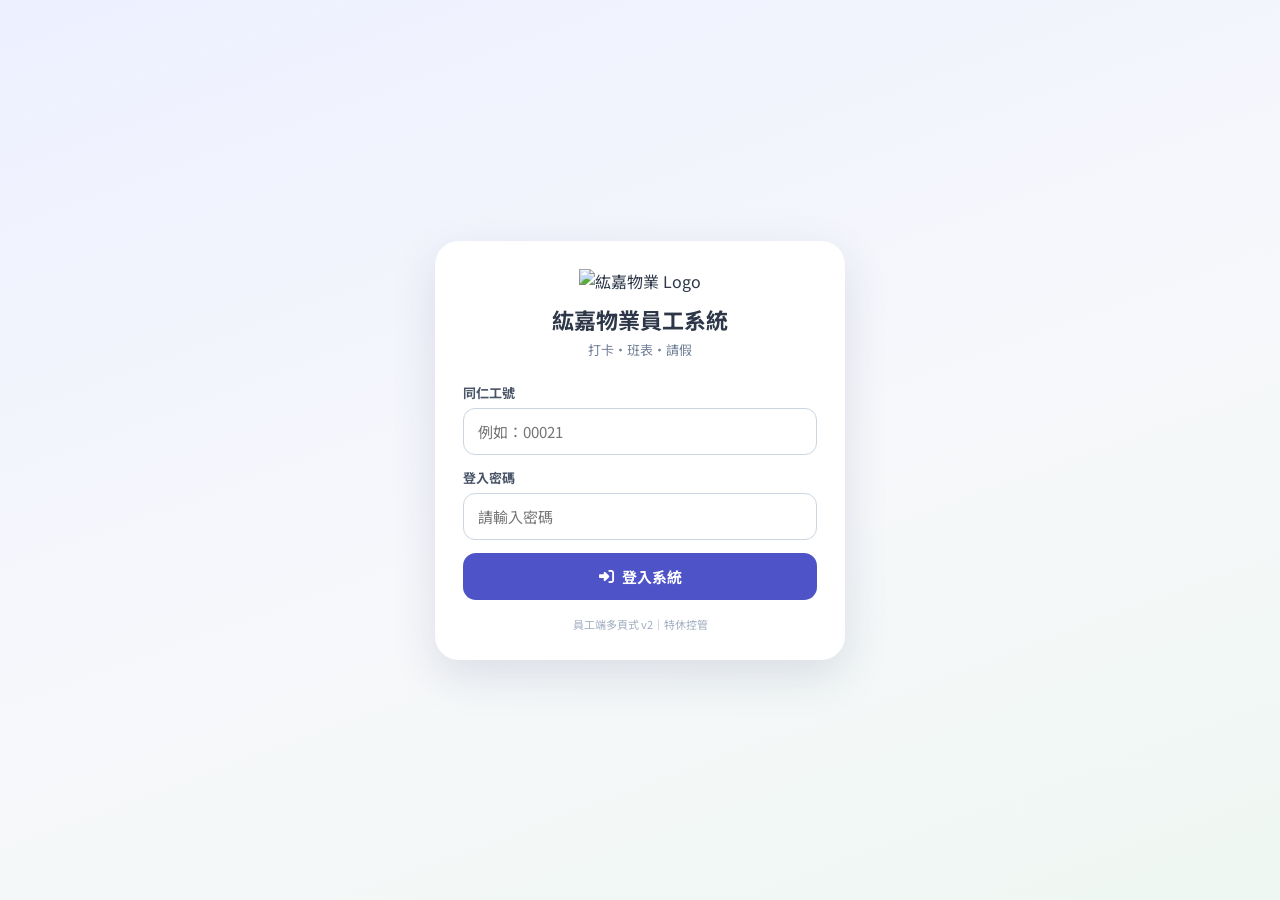
==== commit 5379f797: "Update index.html" ====
--- a/index.html
+++ b/index.html
@@ -48,13 +48,24 @@
 .empty{text-align:center;color:var(--muted);font-size:13px;padding:24px}
 @media(max-width:480px){.page-content{padding:12px}.topbar{padding:10px 12px}.brand h1{font-size:15px}.hero h2{font-size:20px}}
 
+.profile-grid{display:grid;grid-template-columns:1fr 1fr;gap:10px}
+.profile-item{background:#f8fafc;border:1px solid var(--line);border-radius:13px;padding:11px}
+.profile-item small{display:block;color:var(--muted);font-size:11px;margin-bottom:4px}
+.profile-item strong{font-size:15px}
+.leave-balance{display:grid;grid-template-columns:repeat(3,1fr);gap:8px}
+.leave-balance .balance-box{border-radius:13px;padding:11px 6px;text-align:center;background:#f8fafc;border:1px solid var(--line)}
+.balance-box b{display:block;font-size:20px;color:var(--primary)}
+.balance-box span{font-size:11px;color:var(--muted)}
+.balance-box.remaining{background:#f0fff4;border-color:#c6f6d5}.balance-box.remaining b{color:#23834c}
+.balance-warning{background:#fff5f5;border:1px solid #fed7d7;color:#9b2c2c;padding:10px 12px;border-radius:12px;font-size:13px;margin-top:10px}
+
 </style></head>
 <body><div class="login-page"><div class="login-card">
 <div class="login-logo"><img src="https://i.meee.com.tw/2Pr2uHH.png" alt="紘嘉物業 Logo"><h1>紘嘉物業員工系統</h1><p>打卡・班表・請假</p></div>
 <div class="form-group"><label>同仁工號</label><input id="loginUser" class="control" inputmode="numeric" placeholder="例如：00021"></div>
 <div class="form-group"><label>登入密碼</label><input id="loginPwd" type="password" class="control" placeholder="請輸入密碼"></div>
 <button class="btn btn-primary" onclick="login()"><i class="fa-solid fa-right-to-bracket"></i>登入系統</button>
-<p style="text-align:center;color:#a0aec0;font-size:11px;margin-top:16px;">員工端多頁式 v1</p>
+<p style="text-align:center;color:#a0aec0;font-size:11px;margin-top:16px;">員工端多頁式 v2｜特休控管</p>
 </div></div>
 <div class="loading" id="loading"><div class="spinner"></div><b id="loadingText">登入中...</b></div>
 <script>
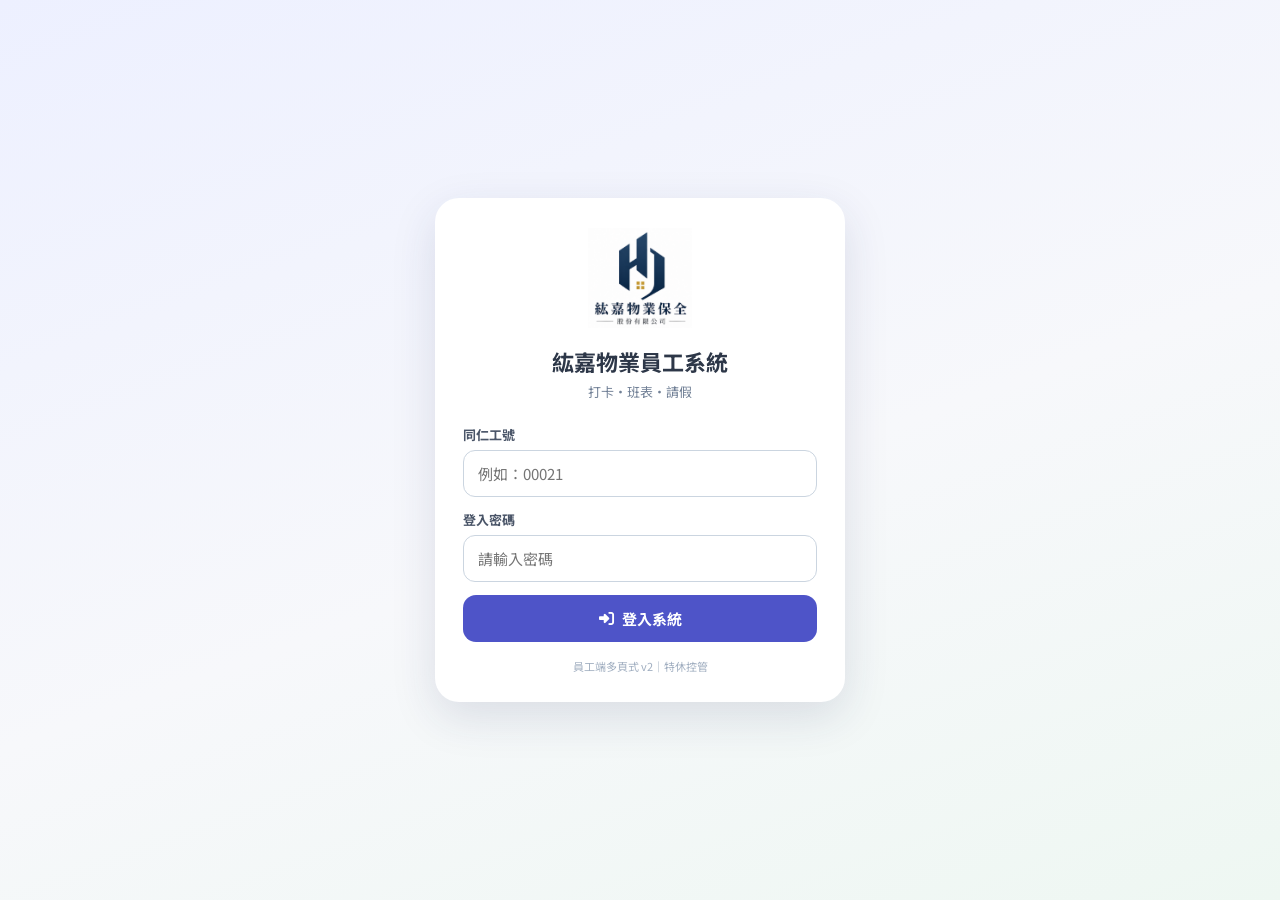
==== commit fa3ddbe1: "統一更新公司 Logo" ====
--- a/index.html
+++ b/index.html
@@ -1,6 +1,7 @@
 <!doctype html>
 <html lang="zh-TW"><head><meta charset="utf-8"><meta name="viewport" content="width=device-width,initial-scale=1,maximum-scale=1,user-scalable=no">
 <title>紘嘉物業員工登入</title>
+<link rel="manifest" href="manifest.json"><meta name="theme-color" content="#4e54c8"><meta name="apple-mobile-web-app-capable" content="yes"><meta name="apple-mobile-web-app-status-bar-style" content="default"><link rel="apple-touch-icon" href="assets/company-logo.png"><script defer src="assets/pwa.js"></script>
 <link rel="preconnect" href="https://fonts.googleapis.com"><link href="https://fonts.googleapis.com/css2?family=Noto+Sans+TC:wght@400;500;700&display=swap" rel="stylesheet">
 <link rel="stylesheet" href="https://cdnjs.cloudflare.com/ajax/libs/font-awesome/6.4.0/css/all.min.css"><style>
 
@@ -61,7 +62,7 @@
 
 </style></head>
 <body><div class="login-page"><div class="login-card">
-<div class="login-logo"><img src="https://i.meee.com.tw/2Pr2uHH.png" alt="紘嘉物業 Logo"><h1>紘嘉物業員工系統</h1><p>打卡・班表・請假</p></div>
+<div class="login-logo"><img src="assets/company-logo.png" alt="紘嘉物業保全股份有限公司 Logo"><h1>紘嘉物業員工系統</h1><p>打卡・班表・請假</p></div>
 <div class="form-group"><label>同仁工號</label><input id="loginUser" class="control" inputmode="numeric" placeholder="例如：00021"></div>
 <div class="form-group"><label>登入密碼</label><input id="loginPwd" type="password" class="control" placeholder="請輸入密碼"></div>
 <button class="btn btn-primary" onclick="login()"><i class="fa-solid fa-right-to-bracket"></i>登入系統</button>
